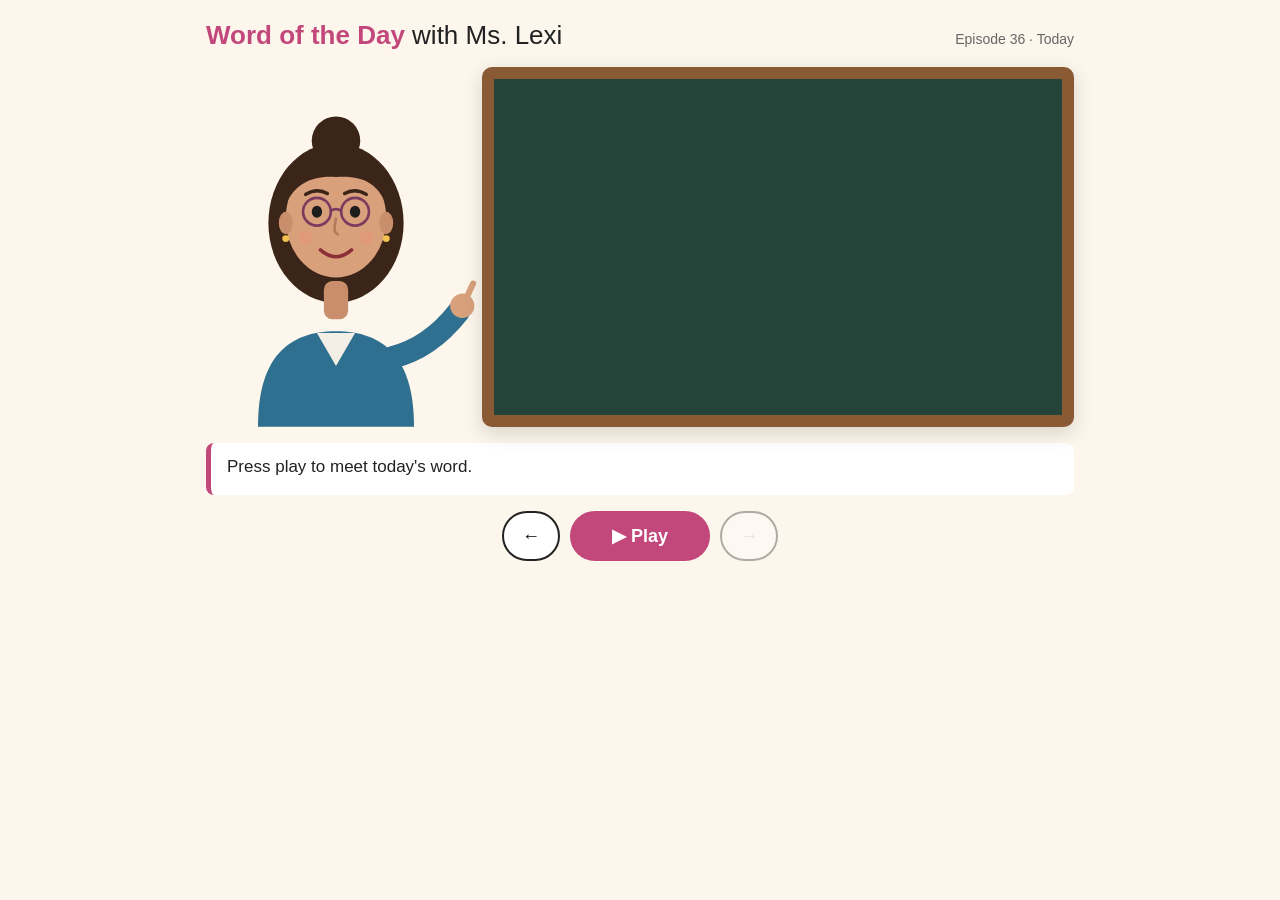
==== word-of-the-day/index.html @ 58e97b95 "Add Word of the Day with Ms. Lexi: animated vocab teacher for grades 7-9 A cartoon teacher picks a n" ====
<!doctype html>
<html lang="en">
<head>
  <meta charset="utf-8">
  <meta name="viewport" content="width=device-width, initial-scale=1">
  <title>Word of the Day with Ms. Lexi</title>
  <link rel="stylesheet" href="style.css">
</head>
<body>
  <main>
    <header>
      <div class="brand">Word of the Day <span>with Ms. Lexi</span></div>
      <div class="episode" id="episode"></div>
    </header>

    <div class="stage">
      <!-- Ms. Lexi -->
      <svg id="lexi" class="lexi" viewBox="0 0 300 400" aria-label="Ms. Lexi, the teacher">
        <g class="body-bob">
          <!-- hair behind -->
          <ellipse cx="150" cy="165" rx="78" ry="92" fill="#3b2418"/>
          <!-- body -->
          <path d="M60 400 C60 320 95 290 150 290 C205 290 240 320 240 400 Z" fill="#2f6f8f"/>
          <path d="M128 292 L150 330 L172 292 Z" fill="#f4efe6"/>
          <rect x="136" y="232" width="28" height="44" rx="10" fill="#c98e6b"/>
          <!-- head -->
          <ellipse cx="150" cy="160" rx="58" ry="68" fill="#d9a07c"/>
          <!-- ears + earrings -->
          <ellipse cx="92" cy="165" rx="8" ry="13" fill="#c98e6b"/>
          <ellipse cx="208" cy="165" rx="8" ry="13" fill="#c98e6b"/>
          <circle cx="92" cy="183" r="4" fill="#f2c14e"/>
          <circle cx="208" cy="183" r="4" fill="#f2c14e"/>
          <!-- hair front + bun -->
          <circle cx="150" cy="70" r="28" fill="#3b2418"/>
          <path d="M90 150 C88 95 120 88 150 92 C185 88 214 100 210 150 C200 118 180 110 150 112 C125 110 100 118 90 150 Z" fill="#3b2418"/>
          <!-- brows -->
          <g class="brows">
            <path d="M115 132 Q128 124 140 131" stroke="#3b2418" stroke-width="4" fill="none" stroke-linecap="round"/>
            <path d="M160 131 Q172 124 185 132" stroke="#3b2418" stroke-width="4" fill="none" stroke-linecap="round"/>
          </g>
          <!-- eyes -->
          <g class="eyes">
            <ellipse cx="128" cy="152" rx="6" ry="7" fill="#1d1d1d"/>
            <ellipse cx="172" cy="152" rx="6" ry="7" fill="#1d1d1d"/>
          </g>
          <!-- glasses -->
          <g stroke="#7a3b5e" stroke-width="3" fill="none">
            <circle cx="128" cy="152" r="16"/>
            <circle cx="172" cy="152" r="16"/>
            <path d="M144 151 Q150 147 156 151"/>
          </g>
          <!-- cheeks + nose -->
          <circle cx="115" cy="182" r="8" fill="#e8907a" opacity=".45"/>
          <circle cx="185" cy="182" r="8" fill="#e8907a" opacity=".45"/>
          <path d="M150 160 Q146 176 152 178" stroke="#b47a5a" stroke-width="3" fill="none" stroke-linecap="round"/>
          <!-- mouth: smile when quiet, moving mouth when talking -->
          <path class="smile" d="M132 196 Q150 212 168 196" stroke="#8c2f39" stroke-width="4" fill="none" stroke-linecap="round"/>
          <ellipse id="talk" class="talk" cx="150" cy="200" rx="13" ry="4" fill="#8c2f39"/>
        </g>
        <!-- pointing arm -->
        <g class="arm">
          <path d="M215 320 C240 300 255 270 262 240" stroke="#2f6f8f" stroke-width="26" fill="none" stroke-linecap="round"/>
          <circle cx="263" cy="232" r="14" fill="#d9a07c"/>
          <rect x="260" y="200" width="7" height="22" rx="3.5" fill="#d9a07c"/>
        </g>
      </svg>

      <!-- Chalkboard -->
      <section class="board" aria-live="polite">
        <div class="word" id="word"></div>
        <div class="say" id="say"></div>
        <div class="part" id="meaning"><h3>Meaning</h3><p></p></div>
        <div class="part" id="sentence"><h3>In a sentence</h3><p></p></div>
        <div class="part" id="origin"><h3>Where it comes from</h3><p></p></div>
      </section>
    </div>

    <p class="caption" id="caption">Press play to meet today's word.</p>

    <div class="controls">
      <button id="prev" aria-label="Previous day">&larr;</button>
      <button id="play" class="primary">&#9654; Play</button>
      <button id="next" aria-label="Next day">&rarr;</button>
    </div>
  </main>

  <script src="words.js"></script>
  <script src="app.js"></script>
</body>
</html>
---- word-of-the-day/style.css ----
:root {
  --bg: #fdf6ec;
  --ink: #222;
  --board: #24443a;
  --chalk: #f7f3e8;
  --accent: #f2c14e;
  --rose: #c2477a;
}
* { box-sizing: border-box; }
body {
  margin: 0; min-height: 100vh; background: var(--bg); color: var(--ink);
  font-family: "Trebuchet MS", "Helvetica Neue", Arial, sans-serif;
  display: flex; justify-content: center;
}
main { width: 100%; max-width: 900px; padding: 20px 16px 32px; }

header { display: flex; justify-content: space-between; align-items: baseline; flex-wrap: wrap; gap: 8px; }
.brand { font-size: 26px; font-weight: 800; color: var(--rose); }
.brand span { color: var(--ink); font-weight: 400; }
.episode { font-size: 14px; color: #666; }

.stage { display: grid; grid-template-columns: 260px 1fr; gap: 16px; align-items: end; margin-top: 16px; }

/* Ms. Lexi */
.lexi { width: 100%; height: auto; overflow: visible; }
.body-bob { animation: bob 3.5s ease-in-out infinite; transform-origin: 150px 400px; }
@keyframes bob { 50% { transform: translateY(-4px) rotate(-1deg); } }
.eyes ellipse { transform-box: fill-box; transform-origin: center; animation: blink 4.5s infinite; }
@keyframes blink { 0%, 94%, 100% { transform: scaleY(1); } 97% { transform: scaleY(.1); } }
.talk { display: none; }
.lexi.talking .talk { display: block; }
.lexi.talking .smile { display: none; }
.brows { transition: transform .3s; }
.lexi.excited .brows { transform: translateY(-5px); }
.arm { transform-origin: 215px 320px; transform: rotate(25deg); transition: transform .5s cubic-bezier(.3,1.6,.5,1); }
.lexi.pointing .arm { transform: rotate(0deg); }

/* Chalkboard */
.board {
  background: var(--board); color: var(--chalk); border: 12px solid #8a5a35; border-radius: 10px;
  padding: 20px 24px; min-height: 360px; box-shadow: 0 6px 20px rgba(0,0,0,.15);
  font-family: "Chalkboard SE", "Comic Sans MS", "Trebuchet MS", sans-serif;
}
.word { font-size: 44px; font-weight: 700; letter-spacing: 1px; color: var(--accent); min-height: 54px; }
.say { font-size: 18px; opacity: .85; margin-bottom: 12px; min-height: 24px; }
.part { opacity: 0; transform: translateY(8px); transition: opacity .5s, transform .5s; margin-top: 12px; }
.part.show { opacity: 1; transform: none; }
.part h3 { margin: 0 0 4px; font-size: 13px; text-transform: uppercase; letter-spacing: 2px; color: var(--accent); }
.part p { margin: 0; font-size: 18px; line-height: 1.4; }
.part.current p { text-decoration: underline wavy rgba(242,193,78,.5); text-underline-offset: 6px; }
.pop { animation: pop .5s ease-out; }
@keyframes pop { 0% { transform: scale(.6); opacity: 0; } 70% { transform: scale(1.08); } 100% { transform: scale(1); opacity: 1; } }

.caption {
  margin: 16px 0; min-height: 52px; padding: 12px 16px; border-radius: 8px;
  background: #fff; border-left: 5px solid var(--rose); font-size: 17px; line-height: 1.4;
}
.controls { display: flex; justify-content: center; gap: 10px; }
button {
  font: inherit; font-size: 18px; padding: 12px 18px; border: 2px solid var(--ink);
  border-radius: 999px; background: #fff; cursor: pointer;
}
button.primary { background: var(--rose); color: #fff; border-color: var(--rose); min-width: 140px; font-weight: 700; }
button:disabled { opacity: .35; cursor: default; }

@media (max-width: 640px) {
  .stage { grid-template-columns: 1fr; }
  .lexi { max-width: 180px; margin: 0 auto -20px; display: block; }
  .board { min-height: 0; }
  .word { font-size: 34px; }
}
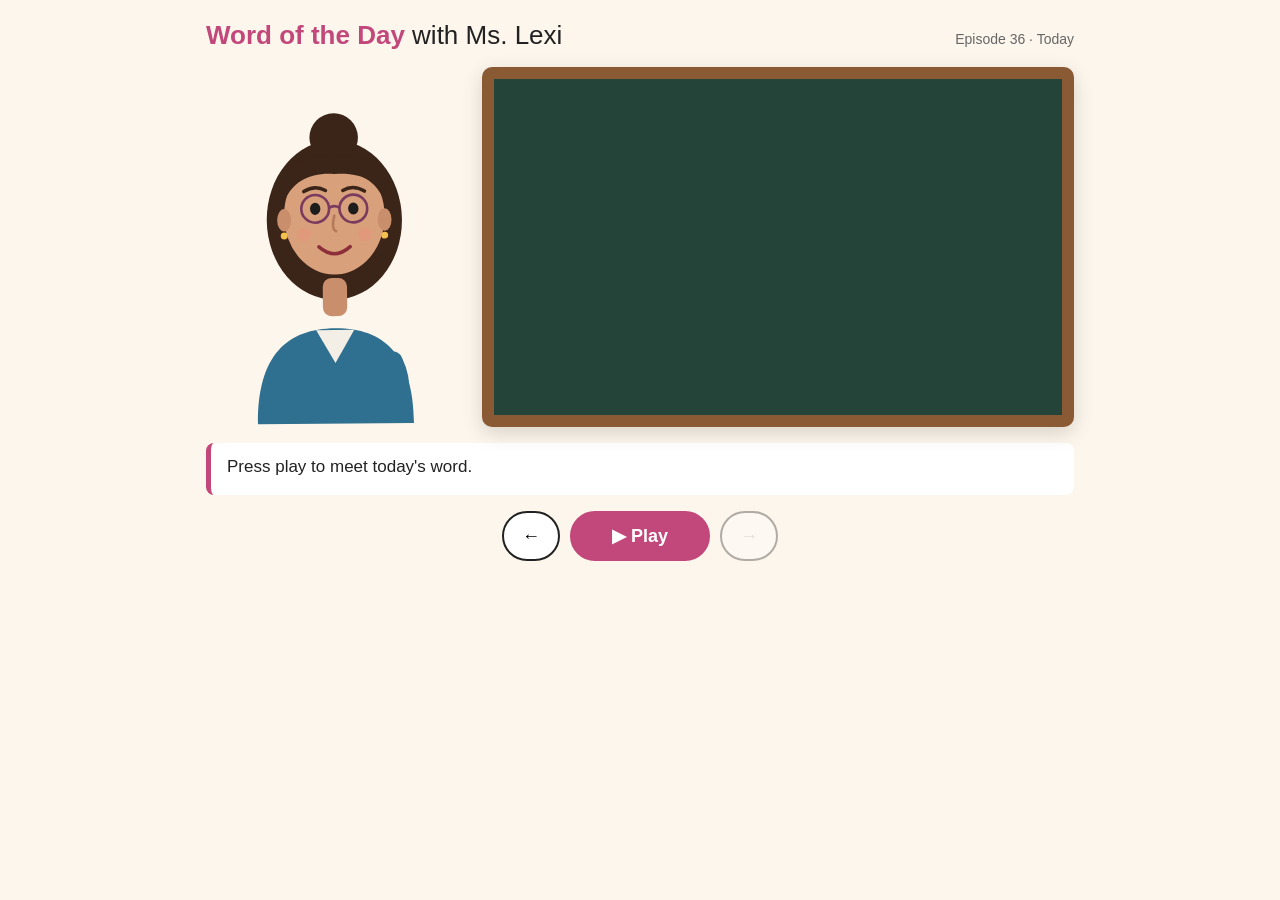
==== commit d2274958: "Ms. Lexi: recorded voice, lip sync, and video export - tools/make_audio.py records her narration wit" ====
--- a/word-of-the-day/index.html
+++ b/word-of-the-day/index.html
@@ -16,7 +16,11 @@
     <div class="stage">
       <!-- Ms. Lexi -->
       <svg id="lexi" class="lexi" viewBox="0 0 300 400" aria-label="Ms. Lexi, the teacher">
-        <g class="body-bob">
+        <g id="bob">
+          <!-- arm: drawn behind the body; hidden at rest, waves or points when needed -->
+          <path id="arm-p" d="M215 320 Q240 300 205 380" stroke="#2f6f8f" stroke-width="26" fill="none" stroke-linecap="round"/>
+          <rect id="finger" x="260" y="200" width="7" height="22" rx="3.5" fill="#d9a07c"/>
+          <circle id="hand" cx="205" cy="380" r="14" fill="#d9a07c"/>
           <!-- hair behind -->
           <ellipse cx="150" cy="165" rx="78" ry="92" fill="#3b2418"/>
           <!-- body -->
@@ -34,12 +38,12 @@
           <circle cx="150" cy="70" r="28" fill="#3b2418"/>
           <path d="M90 150 C88 95 120 88 150 92 C185 88 214 100 210 150 C200 118 180 110 150 112 C125 110 100 118 90 150 Z" fill="#3b2418"/>
           <!-- brows -->
-          <g class="brows">
+          <g id="brows">
             <path d="M115 132 Q128 124 140 131" stroke="#3b2418" stroke-width="4" fill="none" stroke-linecap="round"/>
             <path d="M160 131 Q172 124 185 132" stroke="#3b2418" stroke-width="4" fill="none" stroke-linecap="round"/>
           </g>
           <!-- eyes -->
-          <g class="eyes">
+          <g id="eyes">
             <ellipse cx="128" cy="152" rx="6" ry="7" fill="#1d1d1d"/>
             <ellipse cx="172" cy="152" rx="6" ry="7" fill="#1d1d1d"/>
           </g>
@@ -53,15 +57,14 @@
           <circle cx="115" cy="182" r="8" fill="#e8907a" opacity=".45"/>
           <circle cx="185" cy="182" r="8" fill="#e8907a" opacity=".45"/>
           <path d="M150 160 Q146 176 152 178" stroke="#b47a5a" stroke-width="3" fill="none" stroke-linecap="round"/>
-          <!-- mouth: smile when quiet, moving mouth when talking -->
-          <path class="smile" d="M132 196 Q150 212 168 196" stroke="#8c2f39" stroke-width="4" fill="none" stroke-linecap="round"/>
-          <ellipse id="talk" class="talk" cx="150" cy="200" rx="13" ry="4" fill="#8c2f39"/>
-        </g>
-        <!-- pointing arm -->
-        <g class="arm">
-          <path d="M215 320 C240 300 255 270 262 240" stroke="#2f6f8f" stroke-width="26" fill="none" stroke-linecap="round"/>
-          <circle cx="263" cy="232" r="14" fill="#d9a07c"/>
-          <rect x="260" y="200" width="7" height="22" rx="3.5" fill="#d9a07c"/>
+          <!-- mouth: smile when quiet; when talking, follows the recorded voice -->
+          <path id="smile" d="M132 196 Q150 212 168 196" stroke="#8c2f39" stroke-width="4" fill="none" stroke-linecap="round"/>
+          <defs><clipPath id="mclip"><ellipse id="mclip-e" cx="150" cy="200" rx="12" ry="4"/></clipPath></defs>
+          <g id="mouth" clip-path="url(#mclip)" display="none">
+            <ellipse id="mouth-e" cx="150" cy="200" rx="12" ry="4" fill="#6e1f2b"/>
+            <rect x="130" y="194" width="40" height="5" fill="#fff"/>
+            <ellipse id="tongue" cx="150" cy="208" rx="8" ry="4" fill="#d9636f"/>
+          </g>
         </g>
       </svg>
 
@@ -75,7 +78,8 @@
       </section>
     </div>
 
-    <p class="caption" id="caption">Press play to meet today's word.</p>
+    <p class="caption" id="caption">Loading…</p>
+    <audio id="audio" preload="auto"></audio>
 
     <div class="controls">
       <button id="prev" aria-label="Previous day">&larr;</button>
--- a/word-of-the-day/style.css
+++ b/word-of-the-day/style.css
@@ -21,19 +21,8 @@
 
 .stage { display: grid; grid-template-columns: 260px 1fr; gap: 16px; align-items: end; margin-top: 16px; }
 
-/* Ms. Lexi */
+/* Ms. Lexi (all her movement is driven from app.js so video frames match playback) */
 .lexi { width: 100%; height: auto; overflow: visible; }
-.body-bob { animation: bob 3.5s ease-in-out infinite; transform-origin: 150px 400px; }
-@keyframes bob { 50% { transform: translateY(-4px) rotate(-1deg); } }
-.eyes ellipse { transform-box: fill-box; transform-origin: center; animation: blink 4.5s infinite; }
-@keyframes blink { 0%, 94%, 100% { transform: scaleY(1); } 97% { transform: scaleY(.1); } }
-.talk { display: none; }
-.lexi.talking .talk { display: block; }
-.lexi.talking .smile { display: none; }
-.brows { transition: transform .3s; }
-.lexi.excited .brows { transform: translateY(-5px); }
-.arm { transform-origin: 215px 320px; transform: rotate(25deg); transition: transform .5s cubic-bezier(.3,1.6,.5,1); }
-.lexi.pointing .arm { transform: rotate(0deg); }
 
 /* Chalkboard */
 .board {
@@ -43,13 +32,11 @@
 }
 .word { font-size: 44px; font-weight: 700; letter-spacing: 1px; color: var(--accent); min-height: 54px; }
 .say { font-size: 18px; opacity: .85; margin-bottom: 12px; min-height: 24px; }
-.part { opacity: 0; transform: translateY(8px); transition: opacity .5s, transform .5s; margin-top: 12px; }
-.part.show { opacity: 1; transform: none; }
+.part { opacity: 0; margin-top: 12px; }
 .part h3 { margin: 0 0 4px; font-size: 13px; text-transform: uppercase; letter-spacing: 2px; color: var(--accent); }
 .part p { margin: 0; font-size: 18px; line-height: 1.4; }
 .part.current p { text-decoration: underline wavy rgba(242,193,78,.5); text-underline-offset: 6px; }
-.pop { animation: pop .5s ease-out; }
-@keyframes pop { 0% { transform: scale(.6); opacity: 0; } 70% { transform: scale(1.08); } 100% { transform: scale(1); opacity: 1; } }
+.word { transform-origin: left center; }
 
 .caption {
   margin: 16px 0; min-height: 52px; padding: 12px 16px; border-radius: 8px;
@@ -69,3 +56,31 @@
   .board { min-height: 0; }
   .word { font-size: 34px; }
 }
+
+/* Video export layouts: tools/render_video.js opens the page with ?render=vertical or ?render=horizontal */
+body.render { overflow: hidden; }
+body.render .controls { display: none; }
+body.render .caption { flex-shrink: 0; }
+body.render main { max-width: none; padding: 32px 30px; }
+body.render-vertical main { width: 540px; height: 960px; display: flex; flex-direction: column; }
+body.render-vertical .brand { font-size: 28px; }
+body.render-vertical .stage { grid-template-columns: 1fr; gap: 0; }
+body.render-vertical .stage { flex: 1; display: flex; flex-direction: column; }
+body.render-vertical .lexi { width: 240px; max-width: none; margin: 0 auto -20px; display: block; position: relative; z-index: 1; }
+body.render-vertical .board { min-height: 0; flex: 1; padding: 18px 22px; }
+body.render-vertical .word { font-size: 48px; }
+body.render-vertical .say { font-size: 20px; }
+body.render-vertical .part h3 { font-size: 14px; }
+body.render-vertical .part p { font-size: 19px; }
+body.render-vertical .caption { font-size: 21px; margin: 16px 0 0; }
+body.render-horizontal main { width: 960px; height: 540px; padding: 22px 30px; display: flex; flex-direction: column; }
+body.render-horizontal .stage { flex: 1; align-items: stretch; }
+body.render-horizontal .lexi { align-self: end; }
+body.render-horizontal .stage { grid-template-columns: 250px 1fr; margin-top: 8px; }
+body.render-horizontal .board { min-height: 0; padding: 14px 22px; }
+body.render-horizontal .word { font-size: 42px; min-height: 0; }
+body.render-horizontal .say { font-size: 19px; }
+body.render-horizontal .say { margin-bottom: 4px; }
+body.render-horizontal .part { margin-top: 8px; }
+body.render-horizontal .part p { font-size: 18.5px; }
+body.render-horizontal .caption { font-size: 19px; margin: 12px 0 0; padding: 10px 16px; min-height: 0; }
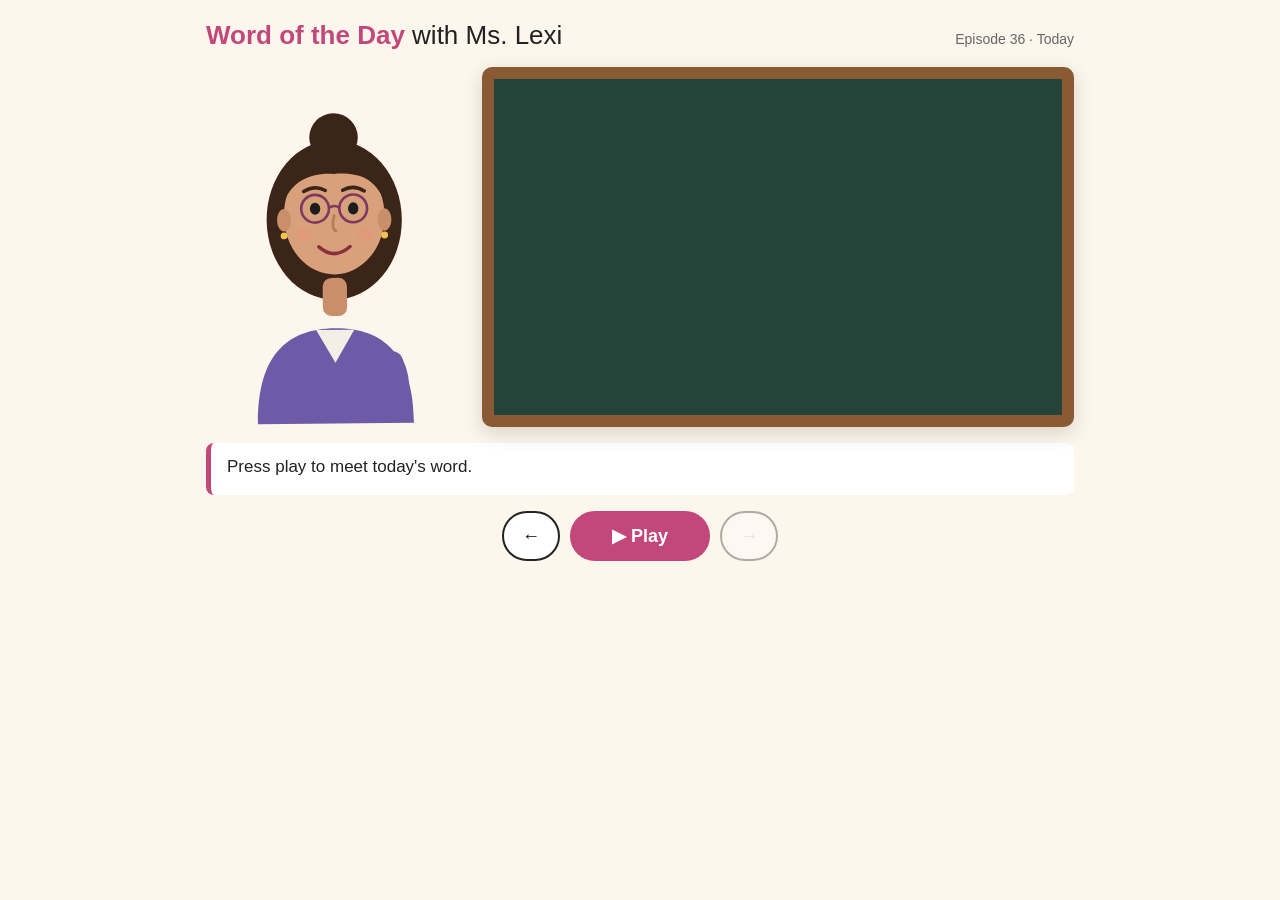
==== commit 16fd4ff2: "Give Ms. Lexi a new sweater colour each week from episode 13 Co-Authored-By: Claude Opus 5.5 <norepl" ====
--- a/word-of-the-day/index.html
+++ b/word-of-the-day/index.html
@@ -18,13 +18,13 @@
       <svg id="lexi" class="lexi" viewBox="0 0 300 400" aria-label="Ms. Lexi, the teacher">
         <g id="bob">
           <!-- arm: drawn behind the body; hidden at rest, waves or points when needed -->
-          <path id="arm-p" d="M215 320 Q240 300 205 380" stroke="#2f6f8f" stroke-width="26" fill="none" stroke-linecap="round"/>
+          <path id="arm-p" class="sweater-line" d="M215 320 Q240 300 205 380" stroke="#2f6f8f" stroke-width="26" fill="none" stroke-linecap="round"/>
           <rect id="finger" x="260" y="200" width="7" height="22" rx="3.5" fill="#d9a07c"/>
           <circle id="hand" cx="205" cy="380" r="14" fill="#d9a07c"/>
           <!-- hair behind -->
           <ellipse cx="150" cy="165" rx="78" ry="92" fill="#3b2418"/>
           <!-- body -->
-          <path d="M60 400 C60 320 95 290 150 290 C205 290 240 320 240 400 Z" fill="#2f6f8f"/>
+          <path class="sweater" d="M60 400 C60 320 95 290 150 290 C205 290 240 320 240 400 Z" fill="#2f6f8f"/>
           <path d="M128 292 L150 330 L172 292 Z" fill="#f4efe6"/>
           <rect x="136" y="232" width="28" height="44" rx="10" fill="#c98e6b"/>
           <!-- head -->
--- a/word-of-the-day/style.css
+++ b/word-of-the-day/style.css
@@ -23,6 +23,8 @@
 
 /* Ms. Lexi (all her movement is driven from app.js so video frames match playback) */
 .lexi { width: 100%; height: auto; overflow: visible; }
+.lexi .sweater { fill: var(--sweater, #2f6f8f); }
+.lexi .sweater-line { stroke: var(--sweater, #2f6f8f); }
 
 /* Chalkboard */
 .board {
@@ -62,25 +64,58 @@
 body.render .controls { display: none; }
 body.render .caption { flex-shrink: 0; }
 body.render main { max-width: none; padding: 32px 30px; }
-body.render-vertical main { width: 540px; height: 960px; display: flex; flex-direction: column; }
-body.render-vertical .brand { font-size: 28px; }
-body.render-vertical .stage { grid-template-columns: 1fr; gap: 0; }
-body.render-vertical .stage { flex: 1; display: flex; flex-direction: column; }
-body.render-vertical .lexi { width: 240px; max-width: none; margin: 0 auto -20px; display: block; position: relative; z-index: 1; }
-body.render-vertical .board { min-height: 0; flex: 1; padding: 18px 22px; }
-body.render-vertical .word { font-size: 48px; }
-body.render-vertical .say { font-size: 20px; }
-body.render-vertical .part h3 { font-size: 14px; }
-body.render-vertical .part p { font-size: 19px; }
-body.render-vertical .caption { font-size: 21px; margin: 16px 0 0; }
+/* Vertical (Instagram Reels / TikTok / Shorts). Padding keeps everything clear of
+   the app's own overlays: top bar, right-hand buttons, and the caption area at the bottom. */
+body.render-vertical main {
+  width: 540px; height: 960px; padding: 110px 66px 170px 28px;
+  display: grid; grid-template-columns: 140px 1fr; grid-template-rows: auto auto 1fr;
+  grid-template-areas: "head head" "lexi cap" "board board"; column-gap: 14px;
+}
+body.render-vertical header { grid-area: head; }
+body.render-vertical .brand { font-size: 24px; }
+body.render-vertical .stage { display: contents; }
+body.render-vertical .lexi { grid-area: lexi; width: 140px; margin: 6px 0 -14px; position: relative; z-index: 1; align-self: end; }
+body.render-vertical .board { grid-area: board; min-height: 0; overflow: hidden; padding: 16px 20px; border-width: 10px; }
+body.render-vertical .word { font-size: 40px; min-height: 48px; }
+body.render-vertical .say { font-size: 18px; margin-bottom: 4px; }
+body.render-vertical .part { margin-top: 10px; }
+body.render-vertical .part h3 { font-size: 12.5px; }
+body.render-vertical .caption {
+  grid-area: cap; align-self: center; position: relative; margin: 0; min-height: 0;
+  font-size: 18px; line-height: 1.35; padding: 12px 14px; border-left: 0; border-radius: 14px;
+  box-shadow: 0 3px 12px rgba(0,0,0,.12);
+}
+body.render-vertical .caption::before {
+  content: ""; position: absolute; left: -12px; top: 50%; margin-top: -10px;
+  border: 10px solid transparent; border-right: 12px solid #fff; border-left: 0;
+}
+body.render .part p { font-size: var(--part-size, 18px); }
+
+/* Cover image (1080x1920; the profile grid shows the middle 1080x1440) */
+body.render-cover main { width: 540px; height: 960px; padding: 150px 36px; display: flex; flex-direction: column; align-items: center; gap: 10px; }
+body.render-cover header { flex-direction: column; align-items: center; gap: 2px; }
+body.render-cover .brand { font-size: 30px; text-align: center; }
+body.render-cover .brand span { display: block; font-size: 22px; }
+body.render-cover .episode { font-size: 16px; letter-spacing: 2px; text-transform: uppercase; color: var(--rose); font-weight: 700; }
+body.render-cover .stage { display: flex; flex-direction: column; align-items: center; width: 100%; gap: 0; margin: 0; }
+body.render-cover .lexi { width: 230px; max-width: none; margin: 0 auto -18px; position: relative; z-index: 1; }
+body.render-cover .board { width: 100%; min-height: 0; text-align: center; padding: 24px 16px 20px; }
+body.render-cover .word { font-size: 52px; transform: none !important; }
+body.render-cover .say { font-size: 22px; margin: 6px 0 0; }
+body.render-cover .part, body.render-cover .caption { display: none; }
 body.render-horizontal main { width: 960px; height: 540px; padding: 22px 30px; display: flex; flex-direction: column; }
 body.render-horizontal .stage { flex: 1; align-items: stretch; }
 body.render-horizontal .lexi { align-self: end; }
 body.render-horizontal .stage { grid-template-columns: 250px 1fr; margin-top: 8px; }
-body.render-horizontal .board { min-height: 0; padding: 14px 22px; }
+body.render-horizontal .board { min-height: 0; overflow: hidden; padding: 14px 22px; }
 body.render-horizontal .word { font-size: 42px; min-height: 0; }
 body.render-horizontal .say { font-size: 19px; }
 body.render-horizontal .say { margin-bottom: 4px; }
 body.render-horizontal .part { margin-top: 8px; }
-body.render-horizontal .part p { font-size: 18.5px; }
 body.render-horizontal .caption { font-size: 19px; margin: 12px 0 0; padding: 10px 16px; min-height: 0; }
+body.render-horizontal .stage { min-height: 0; grid-template-rows: minmax(0, 1fr); }
+body.render .episode { color: var(--rose); font-weight: 700; }
+body.render-vertical header { flex-direction: column; align-items: flex-start; gap: 2px; }
+body.render-vertical .episode { font-size: 15px; }
+body.render-horizontal .episode { font-size: 16px; }
+body.render-cover .episode { text-transform: none; letter-spacing: .5px; font-size: 17px; }
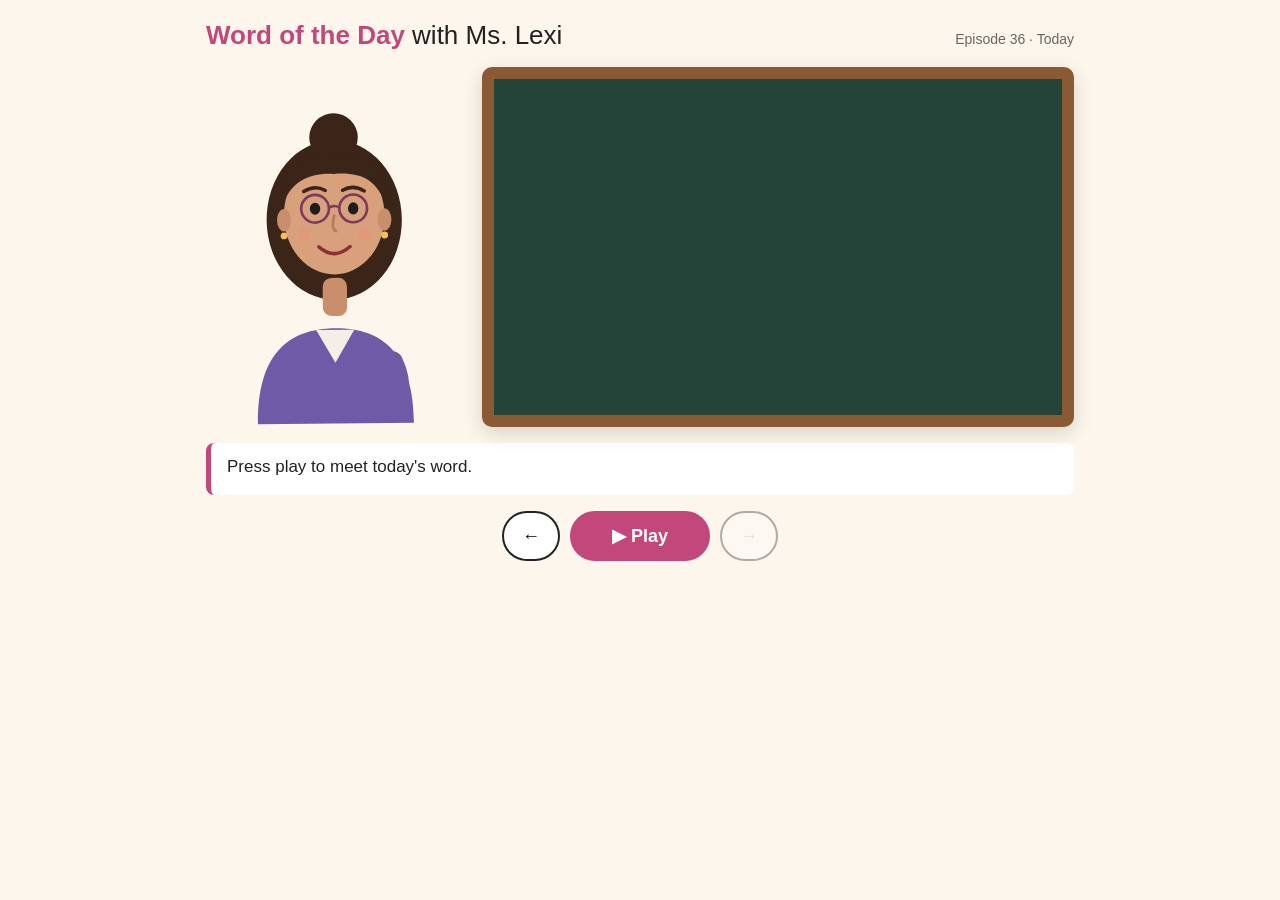
==== commit bf3ee1f6: "Add Friday quiz Reels: question, countdown, answer reveal - make_audio.py --quiz week2 records the q" ====
--- a/word-of-the-day/index.html
+++ b/word-of-the-day/index.html
@@ -75,6 +75,12 @@
         <div class="part" id="meaning"><h3>Meaning</h3><p></p></div>
         <div class="part" id="sentence"><h3>In a sentence</h3><p></p></div>
         <div class="part" id="origin"><h3>Where it comes from</h3><p></p></div>
+        <div id="quizbox" hidden>
+          <div class="qlabel" id="qlabel"></div>
+          <div class="qdef" id="qdef"></div>
+          <ol class="qopts" id="qopts"><li></li><li></li><li></li></ol>
+          <div class="qcount" id="qcount"></div>
+        </div>
       </section>
     </div>
 
--- a/word-of-the-day/style.css
+++ b/word-of-the-day/style.css
@@ -119,3 +119,20 @@
 body.render-vertical .episode { font-size: 15px; }
 body.render-horizontal .episode { font-size: 16px; }
 body.render-cover .episode { text-transform: none; letter-spacing: .5px; font-size: 17px; }
+
+/* Friday quiz Reel */
+body.quiz .word, body.quiz .say, body.quiz .part { display: none; }
+#quizbox { display: flex; flex-direction: column; gap: 14px; height: 100%; }
+#quizbox[hidden] { display: none; }
+.qlabel { font-size: 14px; letter-spacing: 2px; text-transform: uppercase; color: var(--accent); font-weight: 700; }
+.qdef { font-size: 26px; line-height: 1.3; min-height: 2.6em; }
+.qopts { list-style: none; margin: 0; padding: 0; display: flex; flex-direction: column; gap: 10px; counter-reset: q; }
+.qopts li { counter-increment: q; border: 2px solid rgba(247,243,232,.35); border-radius: 10px; padding: 10px 14px; font-size: 22px; font-weight: 700; transition: none; }
+.qopts li::before { content: counter(q, upper-alpha) ".  "; color: var(--accent); }
+.qopts li.right { background: #3f8f5a; border-color: #8fe0a8; }
+.qopts li.dim { opacity: .35; }
+.qcount { font-size: 64px; font-weight: 800; color: var(--accent); text-align: center; min-height: 1.1em; }
+.qbig { font-size: 52px; font-weight: 800; color: var(--accent); text-align: center; margin-top: 40px; }
+body.render-cover #quizbox { height: auto; gap: 6px; padding-block: 6px; }
+body.render-cover .qopts, body.render-cover .qcount { display: none; }
+body.render-cover .qbig { margin-top: 10px; }
